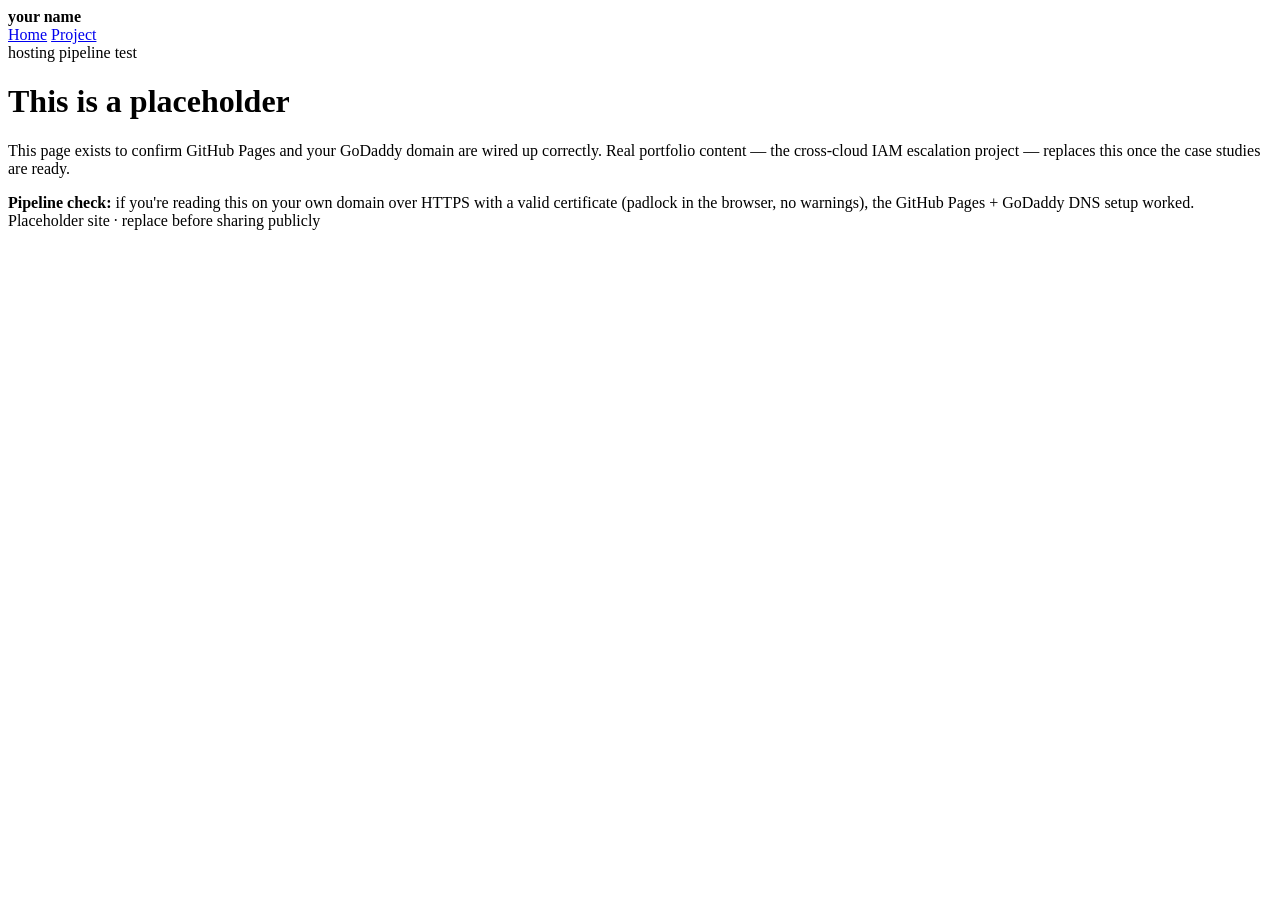
==== docs/index.html @ 7749bfd3 "commit" ====
<!DOCTYPE html>
<html lang="en">
<head>
<meta charset="UTF-8">
<meta name="viewport" content="width=device-width, initial-scale=1.0">
<title>Portfolio — placeholder</title>
<link rel="stylesheet" href="style.css">
</head>
<body>
<header>
  <strong>your name</strong>
  <nav>
    <a href="index.html" aria-current="page">Home</a>
    <a href="project.html">Project</a>
  </nav>
</header>

<main>
  <span class="status">hosting pipeline test</span>
  <h1>This is a placeholder</h1>
  <p class="lede">
    This page exists to confirm GitHub Pages and your GoDaddy domain are
    wired up correctly. Real portfolio content — the cross-cloud IAM
    escalation project — replaces this once the case studies are ready.
  </p>

  <div class="card">
    <strong>Pipeline check:</strong> if you're reading this on your own
    domain over HTTPS with a valid certificate (padlock in the browser,
    no warnings), the GitHub Pages + GoDaddy DNS setup worked.
  </div>
</main>

<footer>
  Placeholder site · replace before sharing publicly
</footer>
</body>
</html>
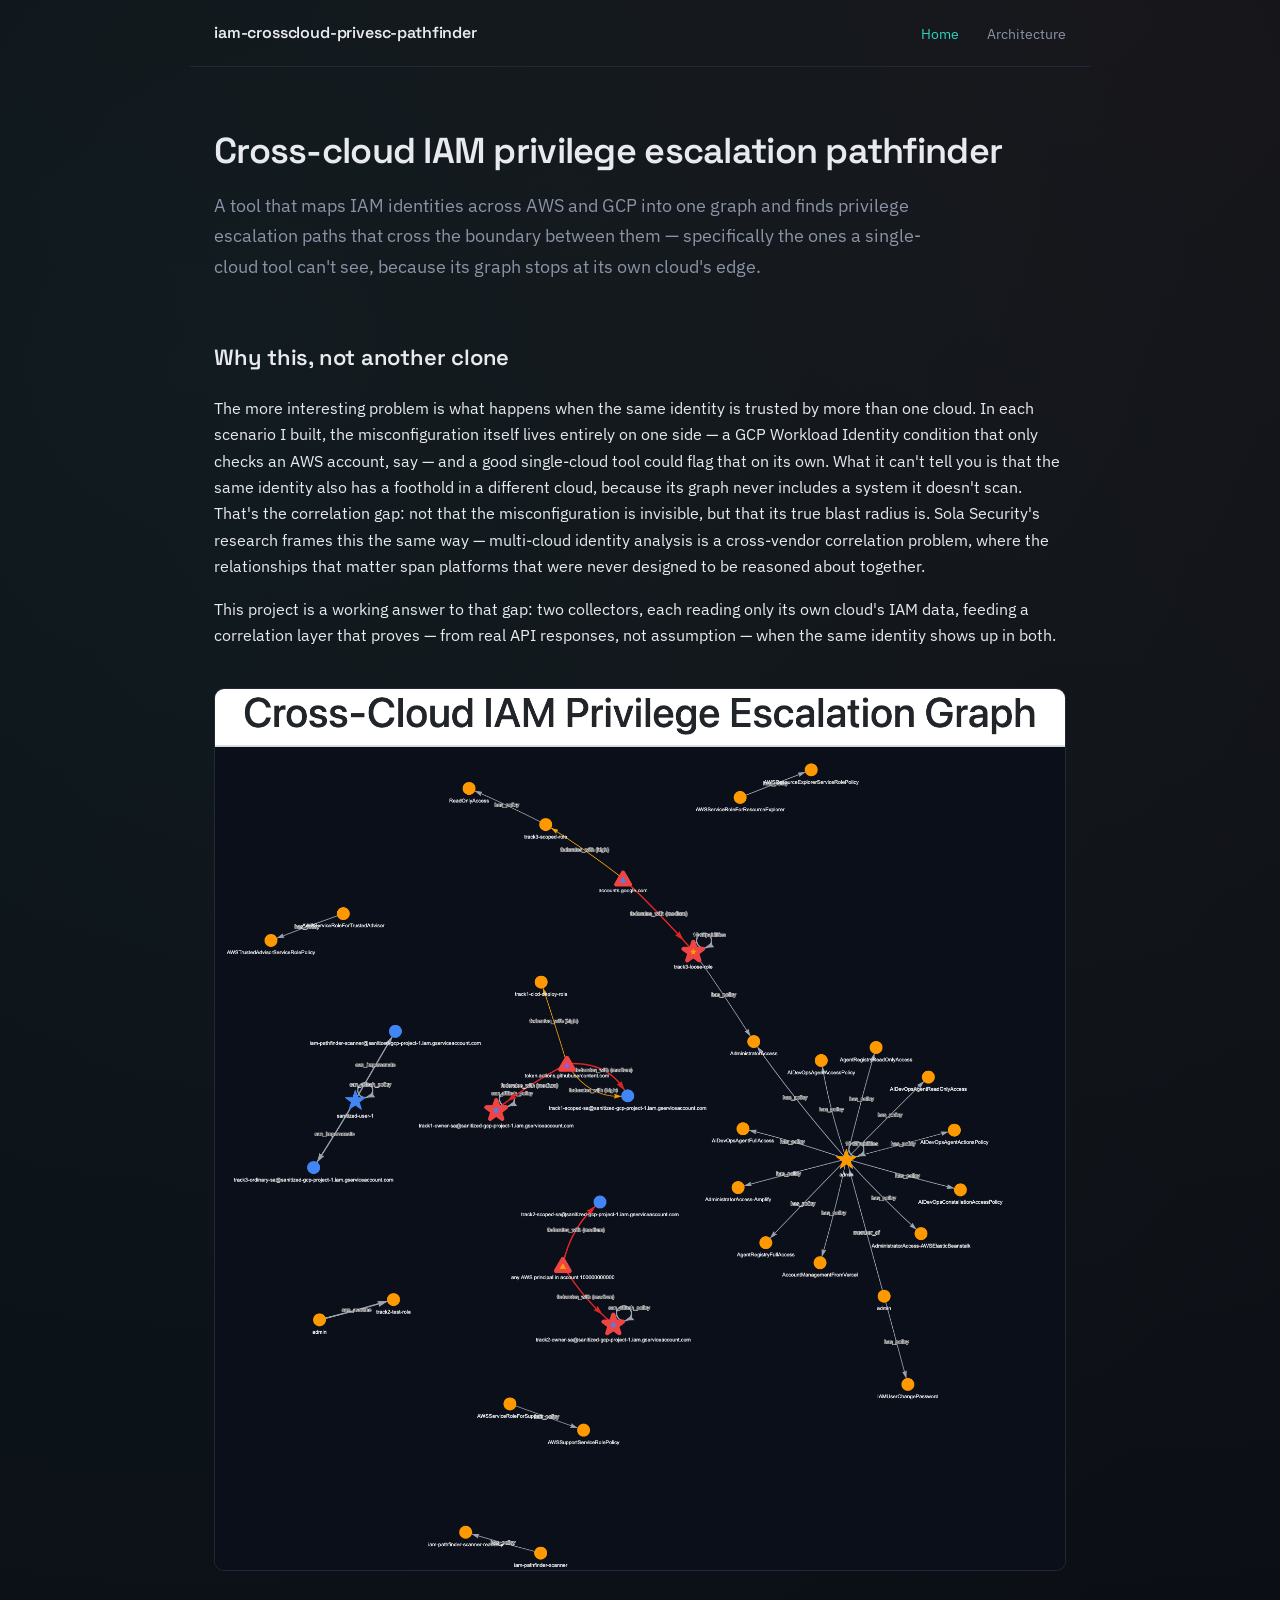
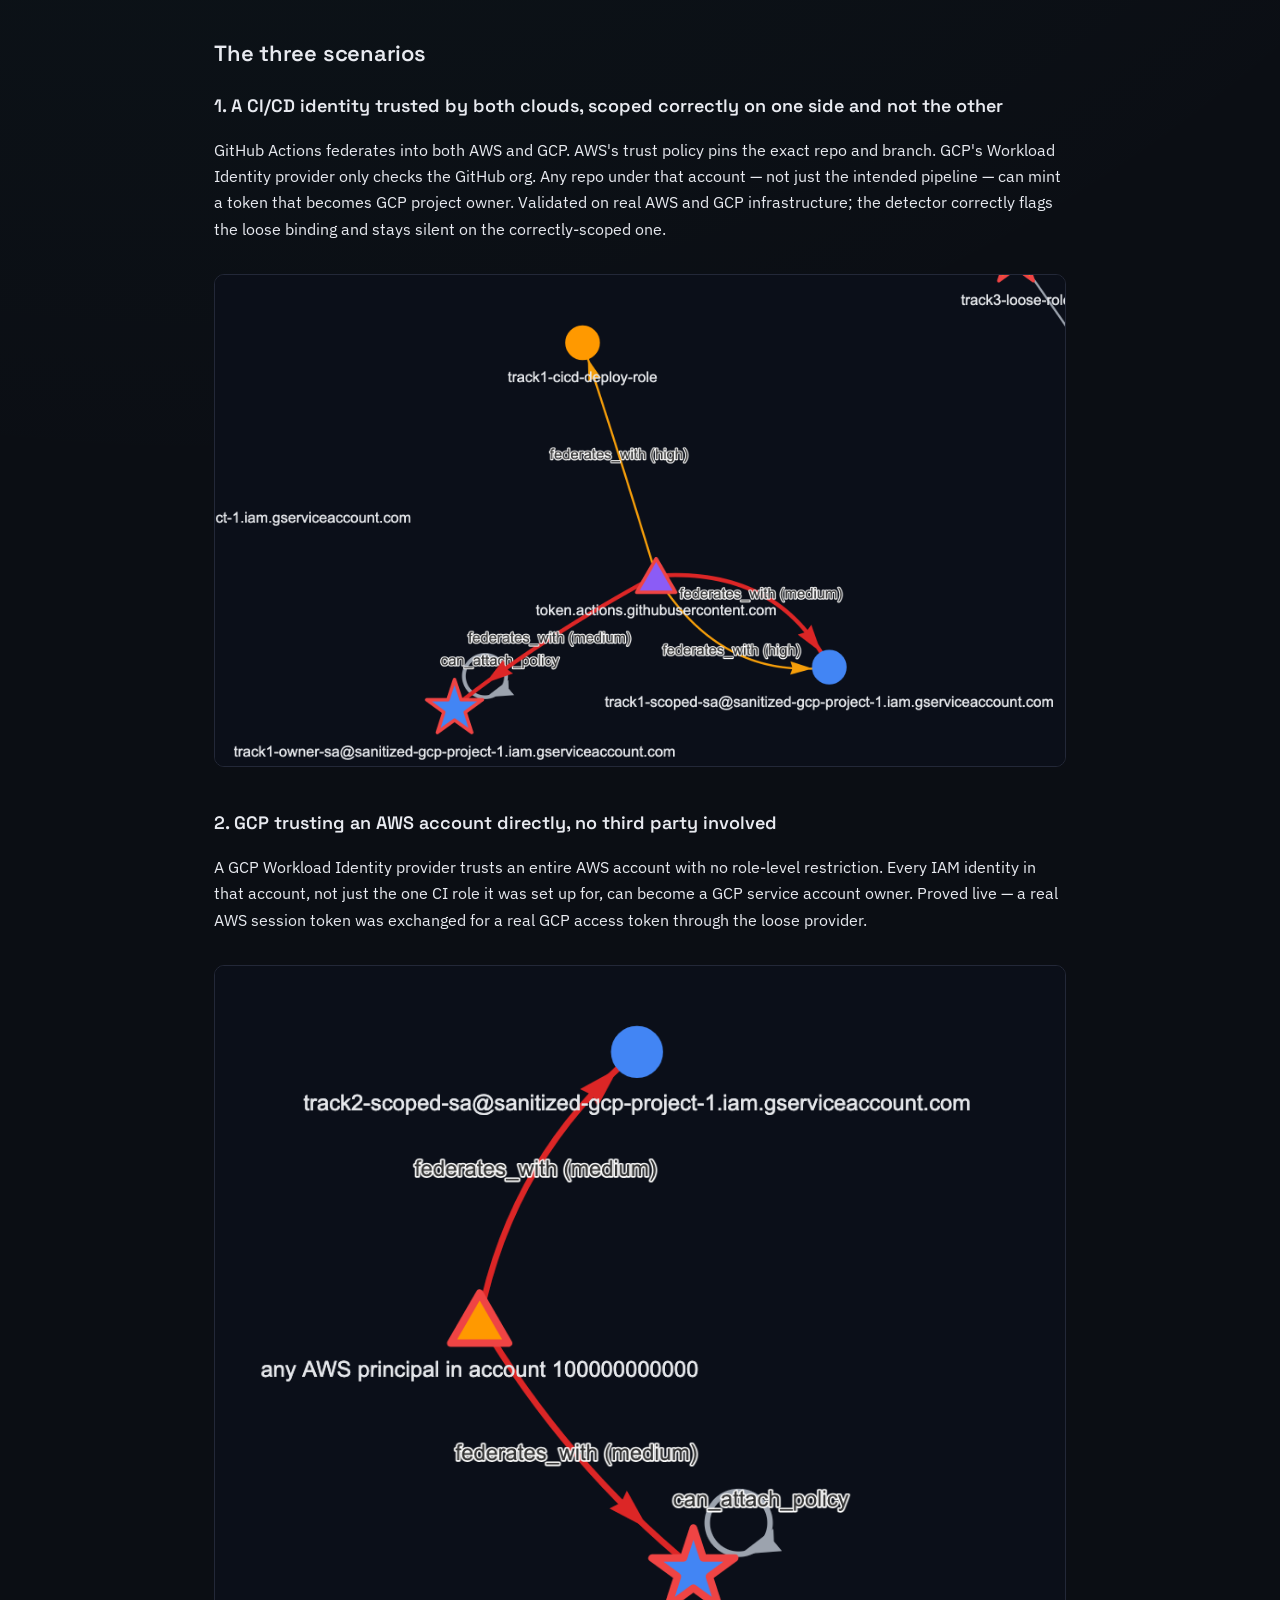
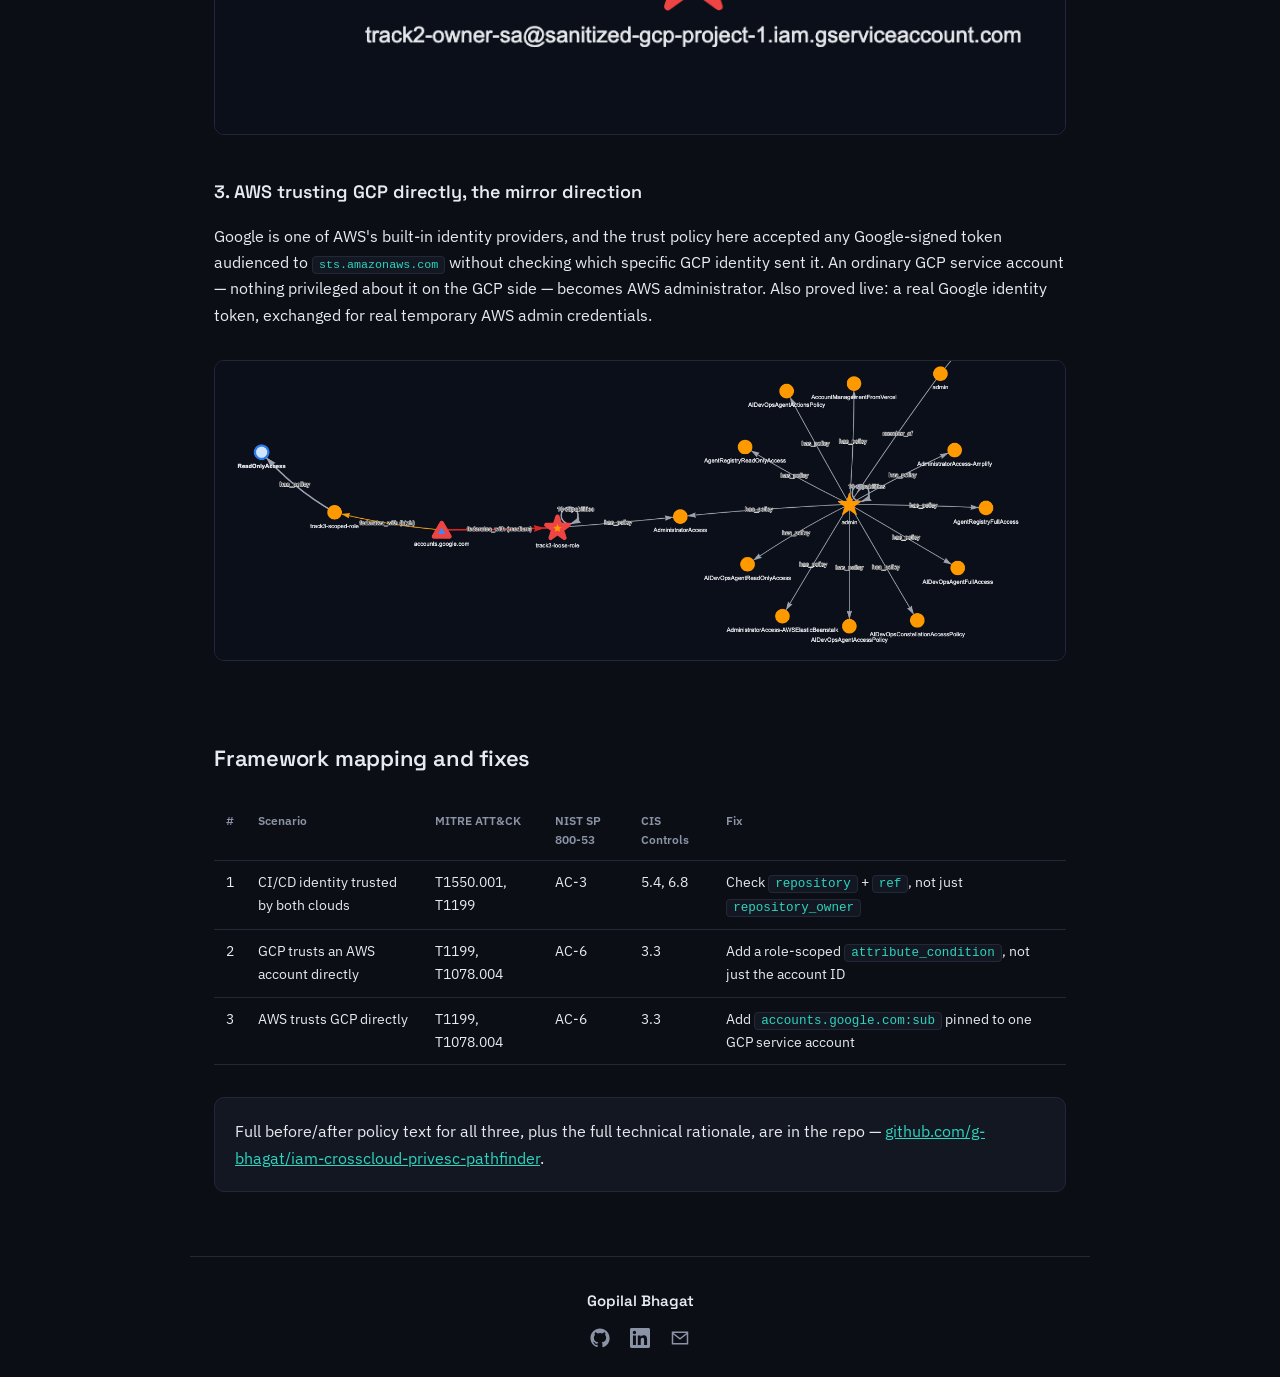
==== commit ab6878e5: "updating cloudprojects index.html." ====
--- a/docs/index.html
+++ b/docs/index.html
@@ -3,36 +3,149 @@
 <head>
 <meta charset="UTF-8">
 <meta name="viewport" content="width=device-width, initial-scale=1.0">
-<title>Portfolio — placeholder</title>
+<title>iam-crosscloud-privesc-pathfinder</title>
+<meta name="description" content="Maps IAM identities across AWS and GCP into one graph and finds privilege escalation paths that cross the boundary between them.">
 <link rel="stylesheet" href="style.css">
 </head>
 <body>
 <header>
-  <strong>your name</strong>
+  <strong>iam-crosscloud-privesc-pathfinder</strong>
   <nav>
     <a href="index.html" aria-current="page">Home</a>
-    <a href="project.html">Project</a>
+    <a href="project.html">Architecture</a>
   </nav>
 </header>
 
 <main>
-  <span class="status">hosting pipeline test</span>
-  <h1>This is a placeholder</h1>
+  <h1>Cross-cloud IAM privilege escalation pathfinder</h1>
   <p class="lede">
-    This page exists to confirm GitHub Pages and your GoDaddy domain are
-    wired up correctly. Real portfolio content — the cross-cloud IAM
-    escalation project — replaces this once the case studies are ready.
+    A tool that maps IAM identities across AWS and GCP into one graph
+    and finds privilege escalation paths that cross the boundary
+    between them — specifically the ones a single-cloud tool can't
+    see, because its graph stops at its own cloud's edge.
   </p>
 
+  <h2>Why this, not another clone</h2>
+  <p>
+    The more interesting problem is what happens when the same
+    identity is trusted by more than one cloud. In each scenario I
+    built, the misconfiguration itself lives entirely on one side —
+    a GCP Workload Identity condition that only checks an AWS
+    account, say — and a good single-cloud tool could flag that on
+    its own. What it can't tell you is that the same identity also
+    has a foothold in a different cloud, because its graph never
+    includes a system it doesn't scan. That's the correlation gap:
+    not that the misconfiguration is invisible, but that its true
+    blast radius is. Sola Security's research frames this the same
+    way — multi-cloud identity analysis is a cross-vendor correlation
+    problem, where the relationships that matter span platforms that
+    were never designed to be reasoned about together.
+  </p>
+  <p>
+    This project is a working answer to that gap: two collectors,
+    each reading only its own cloud's IAM data, feeding a correlation
+    layer that proves — from real API responses, not assumption —
+    when the same identity shows up in both.
+  </p>
+
+  <img src="images/graph.png" alt="Full cross-cloud IAM privilege escalation graph showing all three tracks" style="width:100%;height:auto;border-radius:10px;border:1px solid var(--border);margin-top:24px;">
+
+  <h2>The three scenarios</h2>
+
+  <div class="scenario">
+    <h3>1. A CI/CD identity trusted by both clouds, scoped correctly on one side and not the other</h3>
+    <p>
+      GitHub Actions federates into both AWS and GCP. AWS's trust
+      policy pins the exact repo and branch. GCP's Workload Identity
+      provider only checks the GitHub org. Any repo under that
+      account — not just the intended pipeline — can mint a token
+      that becomes GCP project owner. Validated on real AWS and GCP
+      infrastructure; the detector correctly flags the loose binding
+      and stays silent on the correctly-scoped one.
+    </p>
+    <img src="images/scenario1.png" alt="Scenario 1 graph: GitHub Actions OIDC bridge federating into AWS and GCP">
+  </div>
+
+  <div class="scenario">
+    <h3>2. GCP trusting an AWS account directly, no third party involved</h3>
+    <p>
+      A GCP Workload Identity provider trusts an entire AWS account
+      with no role-level restriction. Every IAM identity in that
+      account, not just the one CI role it was set up for, can become
+      a GCP service account owner. Proved live — a real AWS session
+      token was exchanged for a real GCP access token through the
+      loose provider.
+    </p>
+    <img src="images/scenario2.png" alt="Scenario 2 graph: AWS account federating directly into a GCP owner service account">
+  </div>
+
+  <div class="scenario">
+    <h3>3. AWS trusting GCP directly, the mirror direction</h3>
+    <p>
+      Google is one of AWS's built-in identity providers, and the
+      trust policy here accepted any Google-signed token audienced to
+      <code>sts.amazonaws.com</code> without checking which specific
+      GCP identity sent it. An ordinary GCP service account — nothing
+      privileged about it on the GCP side — becomes AWS
+      administrator. Also proved live: a real Google identity token,
+      exchanged for real temporary AWS admin credentials.
+    </p>
+    <img src="images/scenario3.png" alt="Scenario 3 graph: Google identity federating directly into an AWS admin role">
+  </div>
+
+  <h2>Framework mapping and fixes</h2>
+  <table>
+    <thead>
+      <tr><th>#</th><th>Scenario</th><th>MITRE ATT&amp;CK</th><th>NIST SP 800-53</th><th>CIS Controls</th><th>Fix</th></tr>
+    </thead>
+    <tbody>
+      <tr>
+        <td>1</td>
+        <td>CI/CD identity trusted by both clouds</td>
+        <td>T1550.001, T1199</td>
+        <td>AC-3</td>
+        <td>5.4, 6.8</td>
+        <td>Check <code>repository</code> + <code>ref</code>, not just <code>repository_owner</code></td>
+      </tr>
+      <tr>
+        <td>2</td>
+        <td>GCP trusts an AWS account directly</td>
+        <td>T1199, T1078.004</td>
+        <td>AC-6</td>
+        <td>3.3</td>
+        <td>Add a role-scoped <code>attribute_condition</code>, not just the account ID</td>
+      </tr>
+      <tr>
+        <td>3</td>
+        <td>AWS trusts GCP directly</td>
+        <td>T1199, T1078.004</td>
+        <td>AC-6</td>
+        <td>3.3</td>
+        <td>Add <code>accounts.google.com:sub</code> pinned to one GCP service account</td>
+      </tr>
+    </tbody>
+  </table>
+
   <div class="card">
-    <strong>Pipeline check:</strong> if you're reading this on your own
-    domain over HTTPS with a valid certificate (padlock in the browser,
-    no warnings), the GitHub Pages + GoDaddy DNS setup worked.
+    Full before/after policy text for all three, plus the full
+    technical rationale, are in the repo —
+    <a href="https://github.com/g-bhagat/iam-crosscloud-privesc-pathfinder">github.com/g-bhagat/iam-crosscloud-privesc-pathfinder</a>.
   </div>
 </main>
 
 <footer>
-  Placeholder site · replace before sharing publicly
+  <div class="footer-name">Gopilal Bhagat</div>
+  <div class="footer-icons">
+    <a href="https://github.com/g-bhagat?tab=repositories" aria-label="GitHub" title="GitHub">
+      <svg width="20" height="20" viewBox="0 0 24 24" fill="currentColor"><path d="M12 .5C5.65.5.5 5.65.5 12c0 5.08 3.29 9.39 7.86 10.91.57.1.78-.25.78-.55 0-.27-.01-1.17-.02-2.12-3.2.7-3.88-1.36-3.88-1.36-.52-1.34-1.28-1.69-1.28-1.69-1.04-.72.08-.7.08-.7 1.15.08 1.76 1.19 1.76 1.19 1.03 1.76 2.7 1.25 3.36.96.1-.75.4-1.25.73-1.54-2.55-.29-5.23-1.28-5.23-5.69 0-1.26.45-2.29 1.19-3.09-.12-.29-.52-1.46.11-3.05 0 0 .97-.31 3.18 1.18a11 11 0 0 1 5.79 0c2.2-1.49 3.17-1.18 3.17-1.18.64 1.59.24 2.76.12 3.05.74.8 1.18 1.83 1.18 3.09 0 4.42-2.69 5.4-5.25 5.68.41.36.78 1.06.78 2.14 0 1.55-.01 2.79-.01 3.17 0 .3.2.66.79.55A10.52 10.52 0 0 0 23.5 12C23.5 5.65 18.35.5 12 .5Z"/></svg>
+    </a>
+    <a href="https://www.linkedin.com/in/gopilal-bhagat/" aria-label="LinkedIn" title="LinkedIn">
+      <svg width="20" height="20" viewBox="0 0 24 24" fill="currentColor"><path d="M20.45 20.45h-3.55v-5.57c0-1.33-.02-3.04-1.85-3.04-1.86 0-2.14 1.45-2.14 2.94v5.67H9.36V9h3.41v1.56h.05c.48-.9 1.64-1.85 3.38-1.85 3.61 0 4.28 2.38 4.28 5.47v6.27ZM5.34 7.43a2.06 2.06 0 1 1 0-4.12 2.06 2.06 0 0 1 0 4.12ZM7.12 20.45H3.56V9h3.56v11.45ZM22.22 0H1.77C.8 0 0 .78 0 1.75v20.5C0 23.22.8 24 1.77 24h20.45c.98 0 1.78-.78 1.78-1.75V1.75C24 .78 23.2 0 22.22 0Z"/></svg>
+    </a>
+    <a href="mailto:gopilalnb@gmail.com" aria-label="Email" title="Email">
+      <svg width="20" height="20" viewBox="0 0 24 24" fill="none" stroke="currentColor" stroke-width="1.8"><path d="M3 5h18v14H3V5Z"/><path d="m3 6 9 7 9-7"/></svg>
+    </a>
+  </div>
 </footer>
 </body>
 </html>
--- a/docs/style.css
+++ b/docs/style.css
@@ -0,0 +1,184 @@
+@import url('https://fonts.googleapis.com/css2?family=Space+Grotesk:wght@500;600;700&family=IBM+Plex+Sans:wght@400;500;600&display=swap');
+
+:root {
+  --bg: #0b0e14;
+  --surface: #131722;
+  --surface-hover: #171c29;
+  --border: #232838;
+  --border-hover: #2f3650;
+  --text: #e8eaf0;
+  --text-muted: #8b93a7;
+  --teal: #2dd4bf;
+  --coral: #f0625a;
+  --amber: #f5b942;
+  --accent: var(--teal);
+}
+
+* { box-sizing: border-box; }
+
+html { scroll-behavior: smooth; }
+
+body {
+  margin: 0;
+  min-height: 100vh;
+  display: flex;
+  flex-direction: column;
+  background: var(--bg);
+  background-image:
+    radial-gradient(circle at 15% 8%, rgba(45, 212, 191, 0.06), transparent 40%),
+    radial-gradient(circle at 85% 0%, rgba(240, 98, 90, 0.05), transparent 35%);
+  color: var(--text);
+  font-family: 'IBM Plex Sans', -apple-system, "Segoe UI", Roboto, sans-serif;
+  line-height: 1.65;
+}
+
+a { color: var(--teal); }
+
+header {
+  border-bottom: 1px solid var(--border);
+  padding: 20px 24px;
+  display: flex;
+  justify-content: space-between;
+  align-items: center;
+  max-width: 900px;
+  margin: 0 auto;
+  width: 100%;
+}
+
+header strong {
+  font-family: 'Space Grotesk', sans-serif;
+  font-weight: 600;
+  letter-spacing: -0.01em;
+}
+
+header nav a {
+  color: var(--text-muted);
+  text-decoration: none;
+  margin-left: 24px;
+  font-size: 14px;
+  transition: color 0.15s ease;
+}
+
+header nav a:hover, header nav a[aria-current="page"] {
+  color: var(--teal);
+}
+
+main {
+  max-width: 900px;
+  margin: 0 auto;
+  padding: 64px 24px;
+  width: 100%;
+  flex: 1;
+}
+
+h1 {
+  font-family: 'Space Grotesk', sans-serif;
+  font-weight: 600;
+  font-size: 36px;
+  letter-spacing: -0.02em;
+  line-height: 1.15;
+  margin: 0 0 18px;
+}
+
+h2 {
+  font-family: 'Space Grotesk', sans-serif;
+  font-weight: 600;
+  font-size: 22px;
+  letter-spacing: -0.01em;
+  margin-top: 56px;
+  margin-bottom: 20px;
+}
+
+p.lede {
+  color: var(--text-muted);
+  font-size: 18px;
+  max-width: 65ch;
+  line-height: 1.7;
+}
+
+.card {
+  background: var(--surface);
+  border: 1px solid var(--border);
+  border-radius: 10px;
+  padding: 20px;
+  margin-top: 32px;
+}
+
+table {
+  width: 100%;
+  border-collapse: collapse;
+  margin-top: 24px;
+  font-size: 14px;
+}
+
+th, td {
+  text-align: left;
+  padding: 10px 12px;
+  border-bottom: 1px solid var(--border);
+  vertical-align: top;
+}
+
+th {
+  color: var(--text-muted);
+  font-weight: 600;
+  font-size: 12px;
+}
+
+code {
+  background: var(--surface);
+  border: 1px solid var(--border);
+  border-radius: 4px;
+  padding: 1px 6px;
+  font-size: 0.9em;
+  color: var(--teal);
+}
+
+.scenario h3 {
+  font-family: 'Space Grotesk', sans-serif;
+  font-size: 18px;
+  font-weight: 600;
+  margin-bottom: 8px;
+}
+
+.scenario img {
+  width: 100%;
+  height: auto;
+  border-radius: 10px;
+  border: 1px solid var(--border);
+  margin: 16px 0;
+}
+
+footer {
+  max-width: 900px;
+  margin: 0 auto;
+  padding: 32px 24px;
+  color: var(--text-muted);
+  font-size: 13px;
+  border-top: 1px solid var(--border);
+  width: 100%;
+  text-align: center;
+}
+
+.footer-name {
+  font-family: 'Space Grotesk', sans-serif;
+  font-weight: 600;
+  font-size: 15px;
+  color: var(--text);
+  margin-bottom: 14px;
+}
+
+.footer-icons {
+  display: flex;
+  justify-content: center;
+  gap: 20px;
+}
+
+.footer-icons a {
+  color: var(--text-muted);
+  display: inline-flex;
+  transition: color 0.15s ease;
+}
+
+.footer-icons a:hover {
+  color: var(--teal);
+}
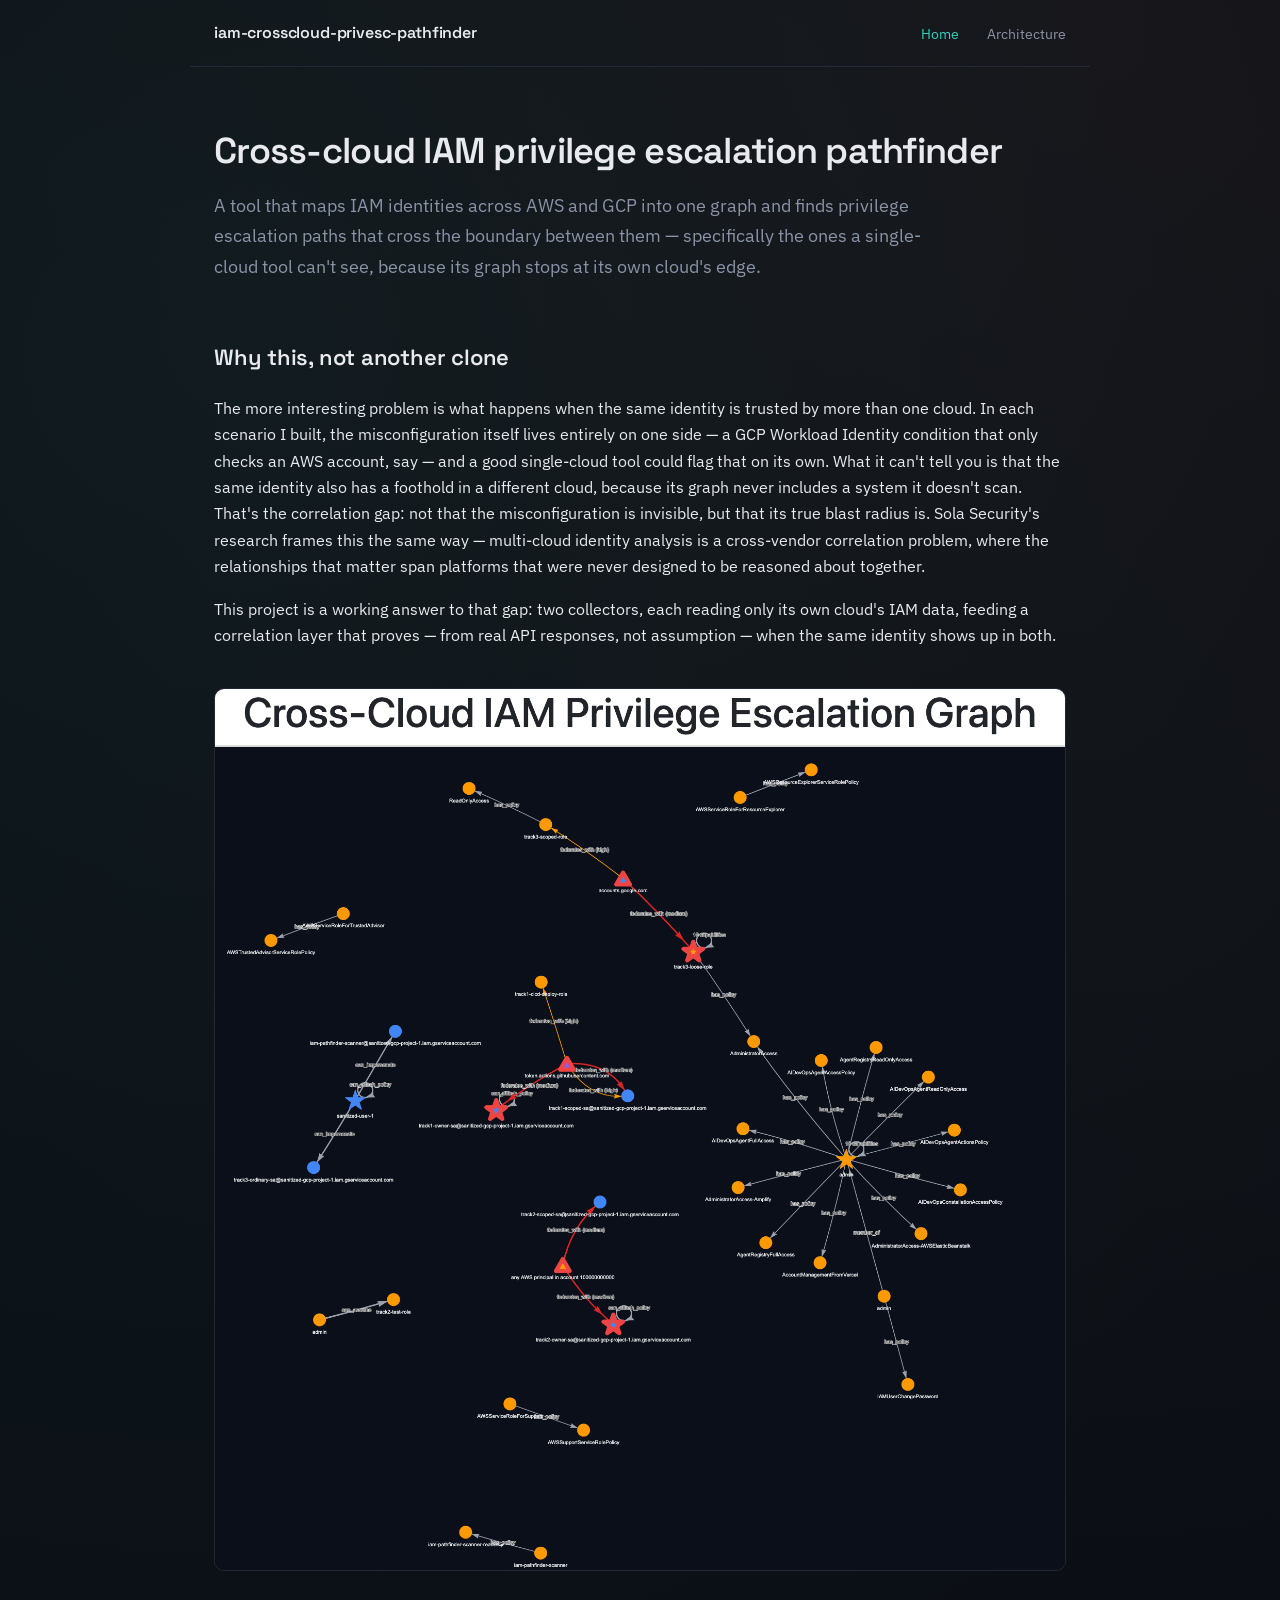
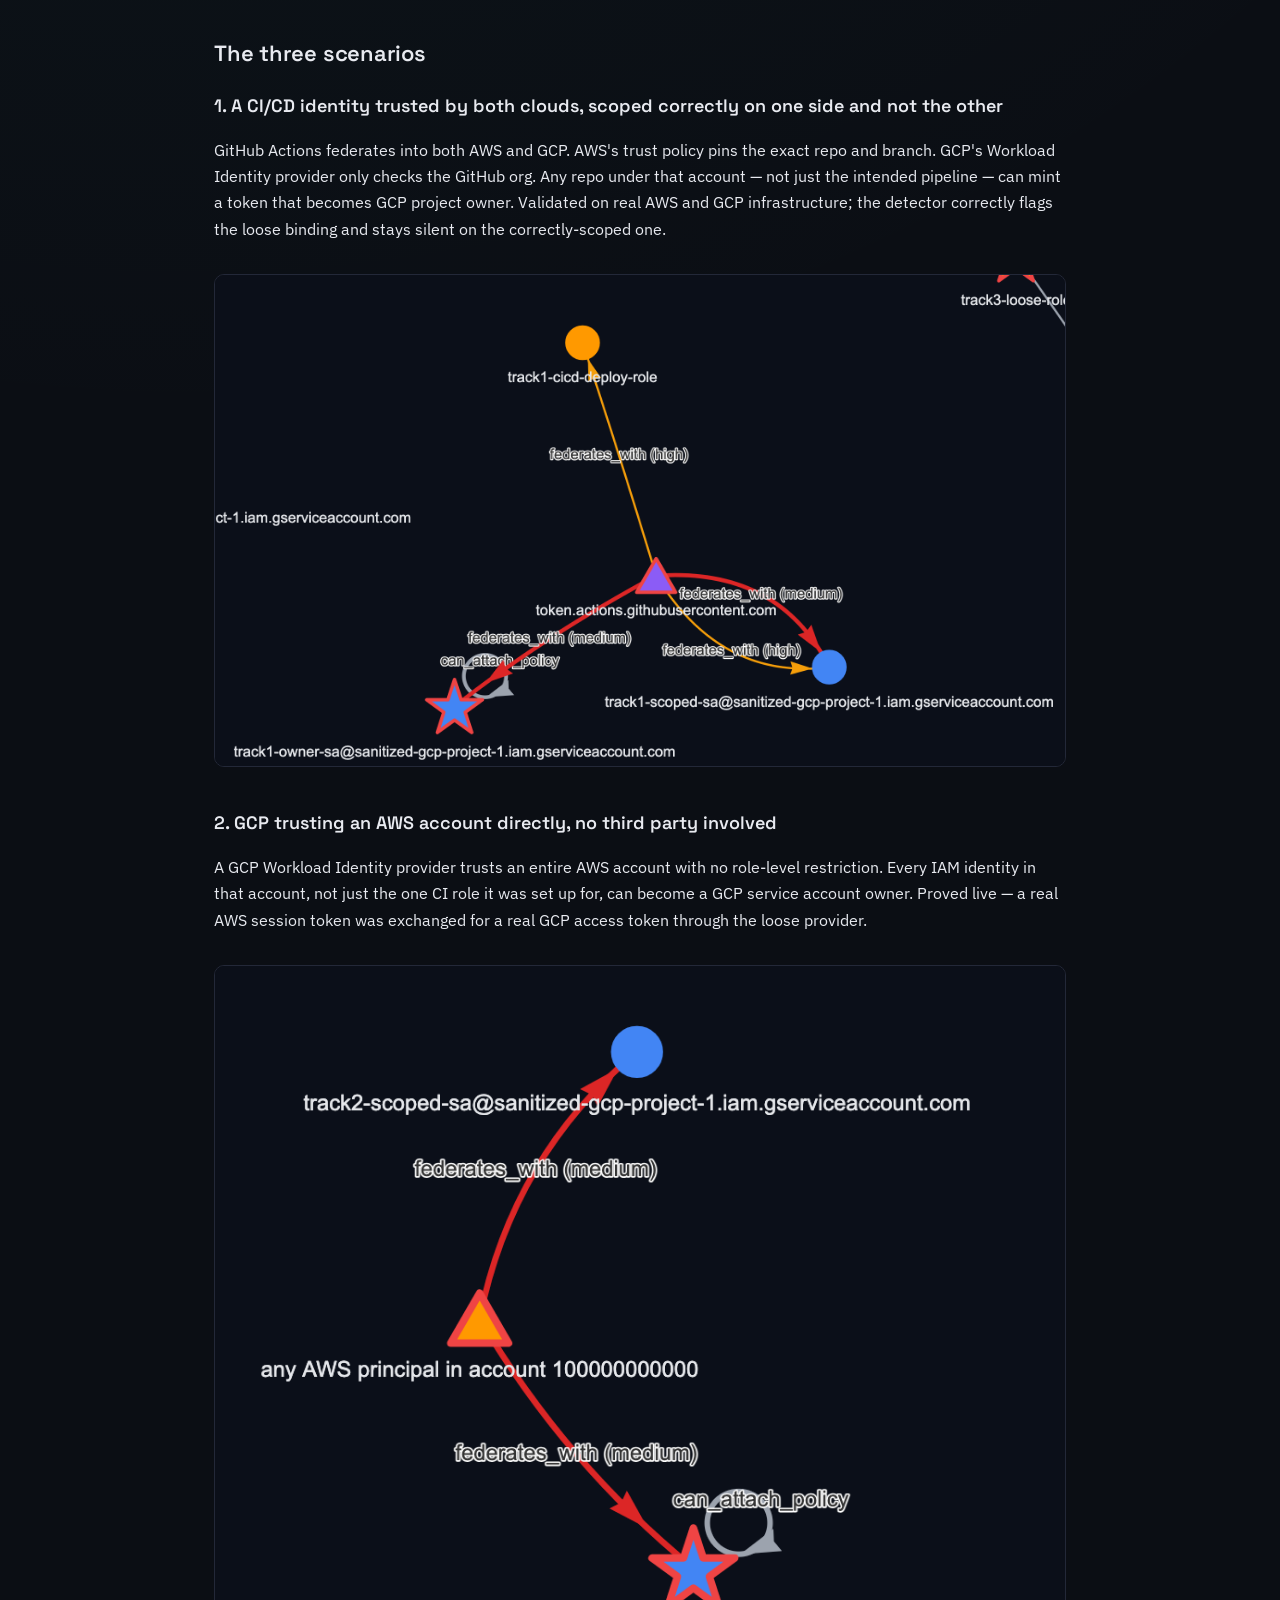
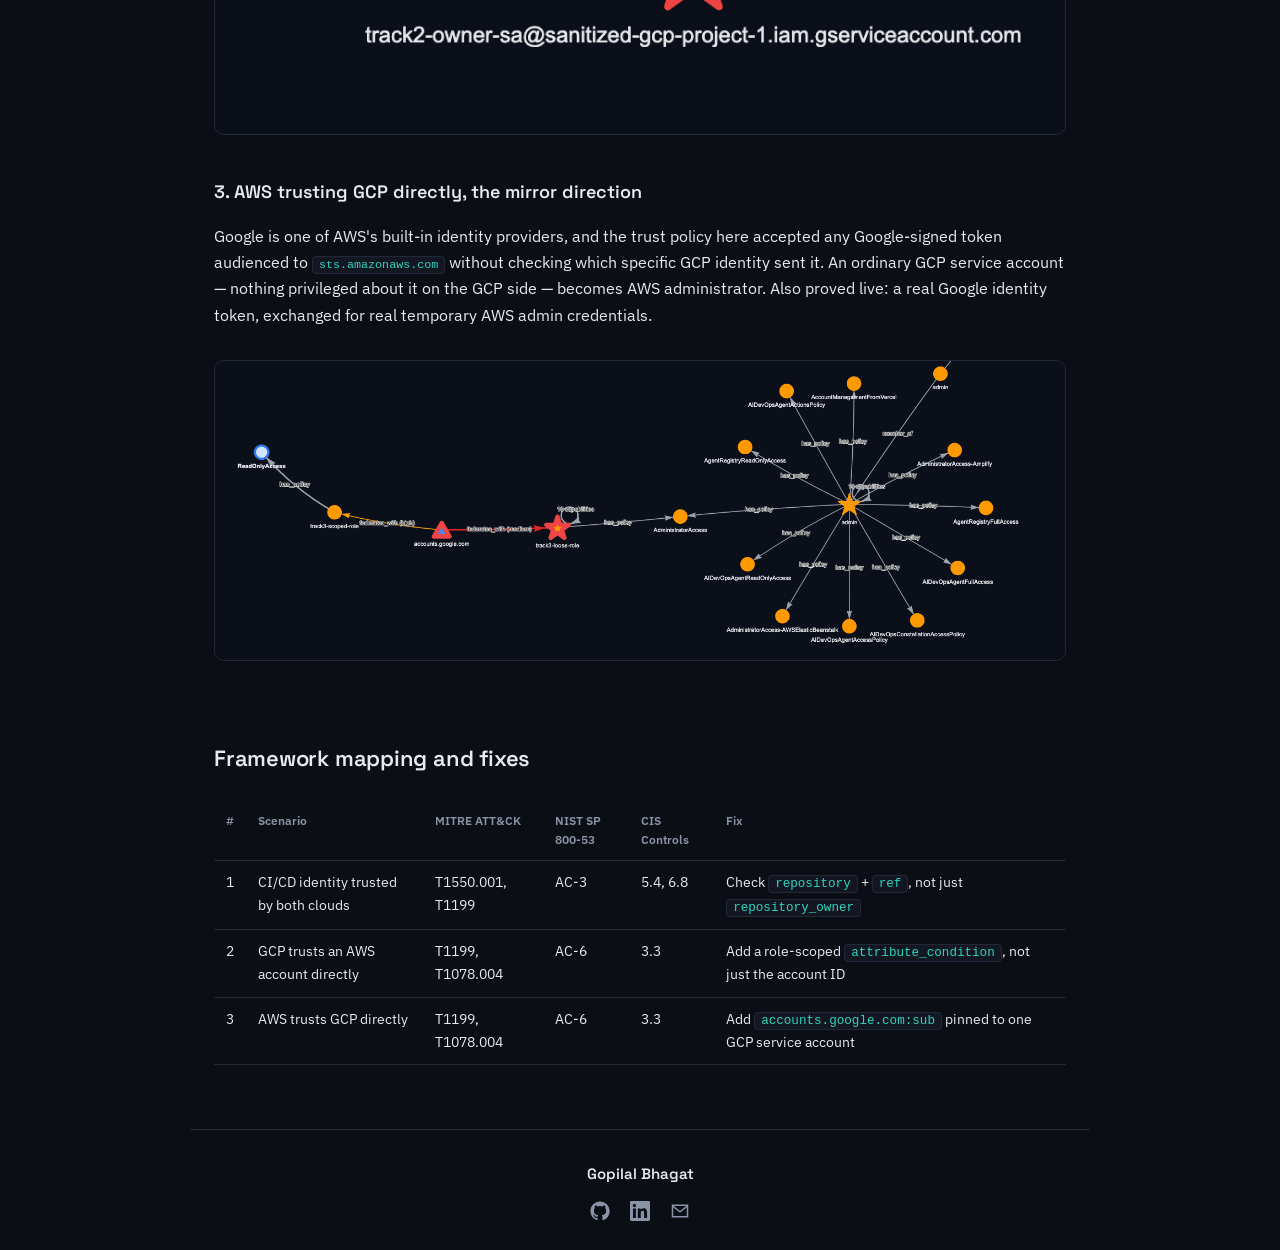
==== commit f9cc1259: "updating cloudprojects project.html" ====
--- a/docs/index.html
+++ b/docs/index.html
@@ -125,12 +125,6 @@
       </tr>
     </tbody>
   </table>
-
-  <div class="card">
-    Full before/after policy text for all three, plus the full
-    technical rationale, are in the repo —
-    <a href="https://github.com/g-bhagat/iam-crosscloud-privesc-pathfinder">github.com/g-bhagat/iam-crosscloud-privesc-pathfinder</a>.
-  </div>
 </main>
 
 <footer>
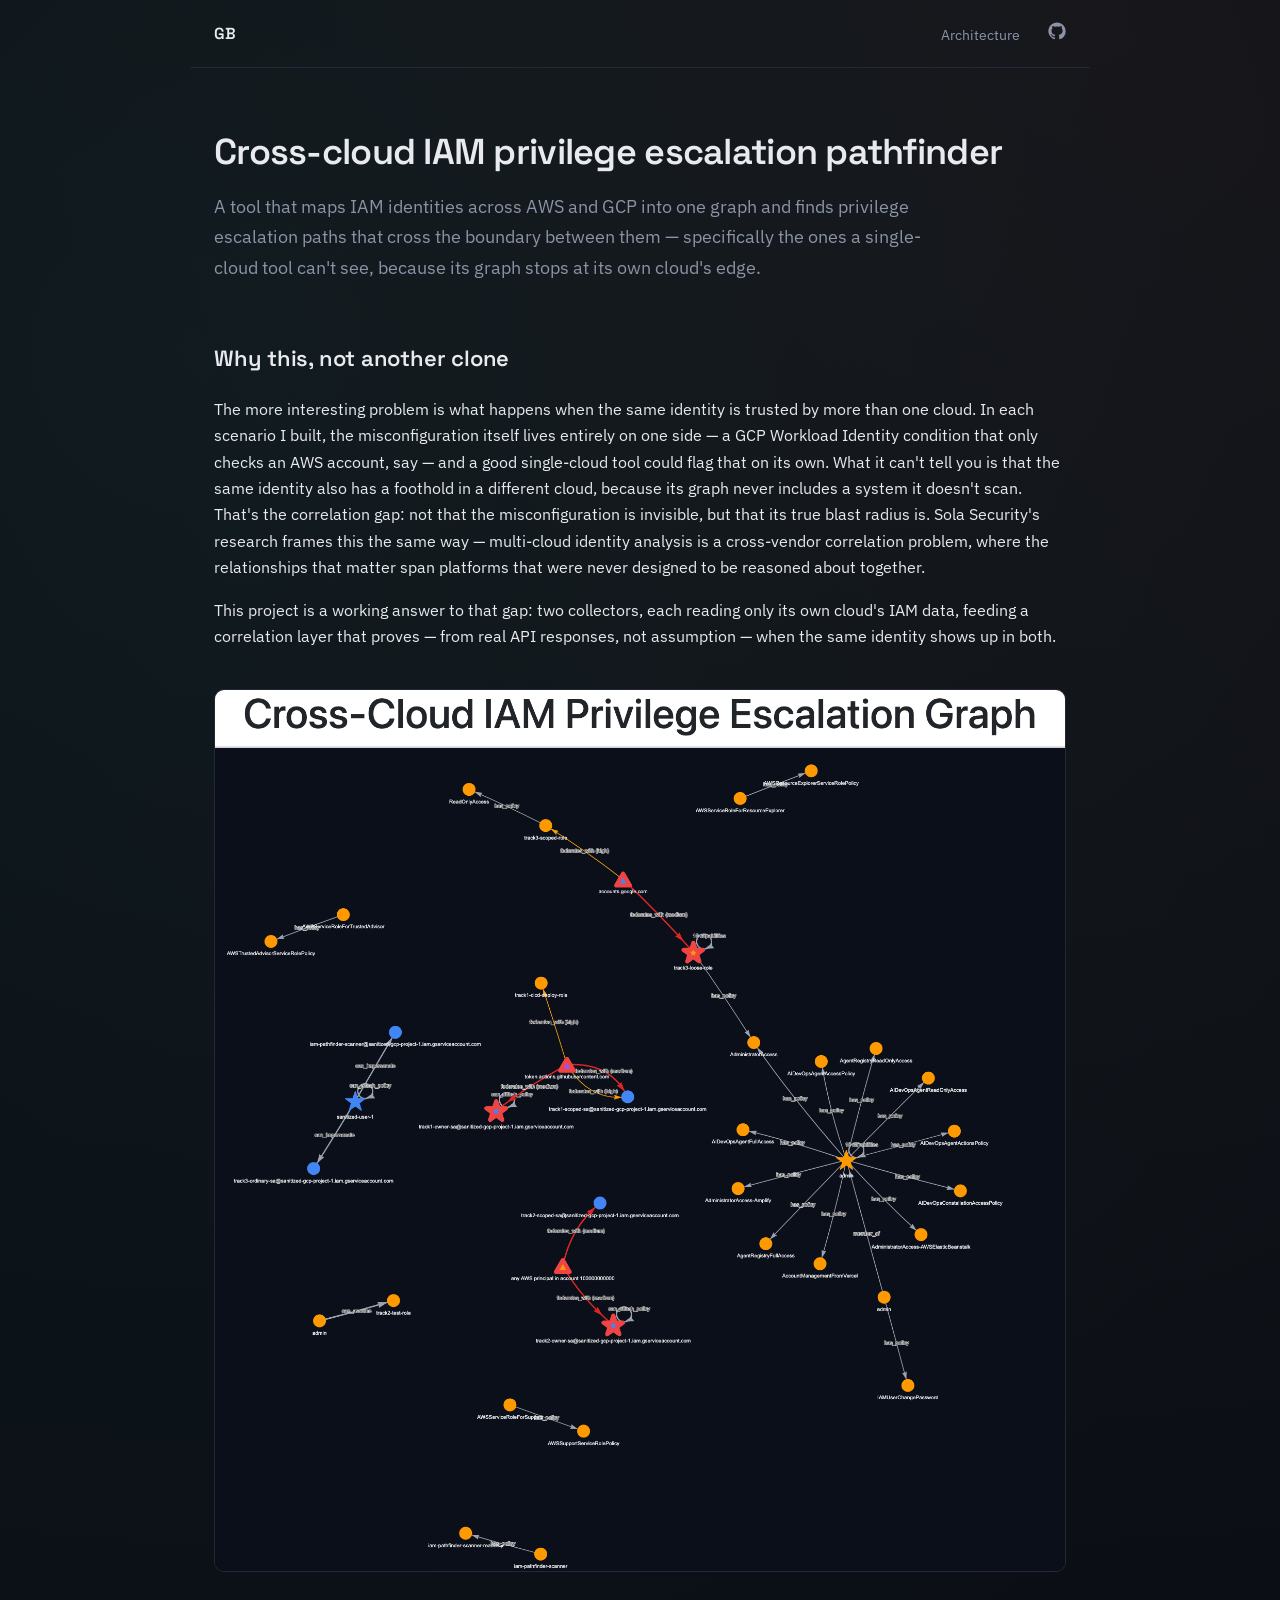
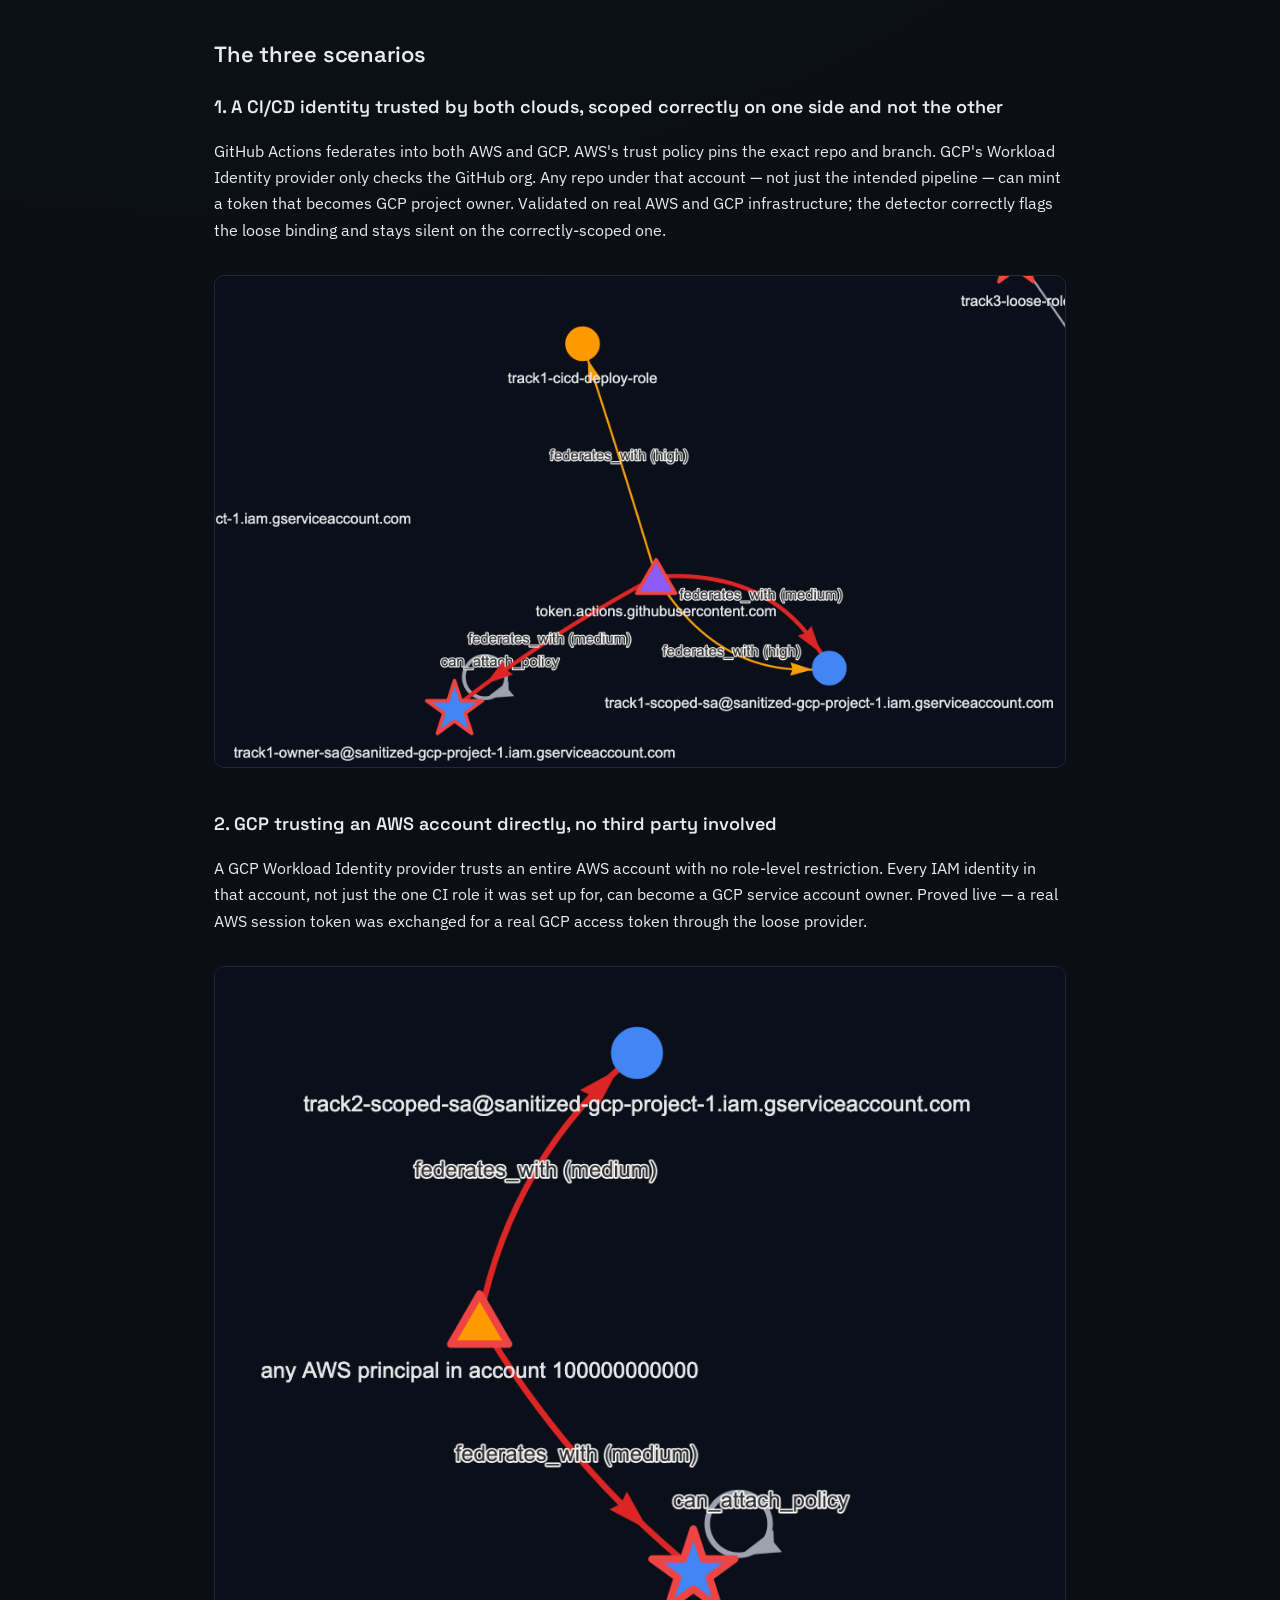
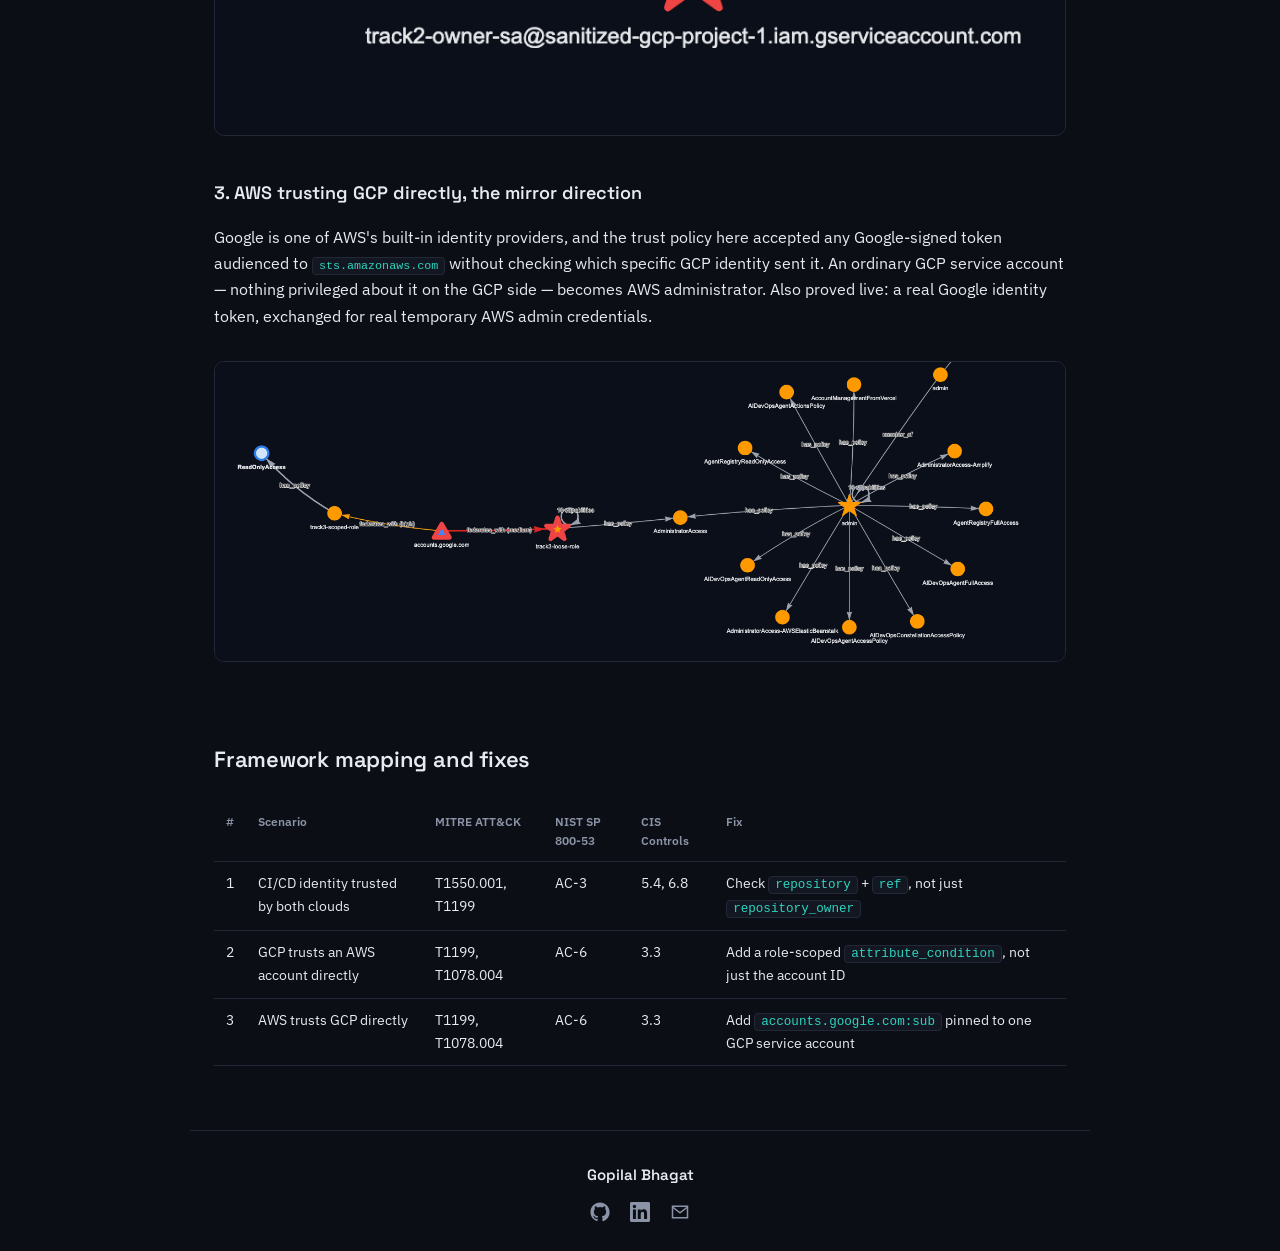
==== commit 6e1ba719: "updates" ====
--- a/docs/index.html
+++ b/docs/index.html
@@ -9,10 +9,12 @@
 </head>
 <body>
 <header>
-  <strong>iam-crosscloud-privesc-pathfinder</strong>
+  <a href="index.html" style="text-decoration:none;color:inherit;"><strong>GB</strong></a>
   <nav>
-    <a href="index.html" aria-current="page">Home</a>
     <a href="project.html">Architecture</a>
+    <a href="https://github.com/g-bhagat/iam-crosscloud-privesc-pathfinder" aria-label="GitHub" title="GitHub" style="display:inline-flex;margin-left:24px;">
+      <svg width="18" height="18" viewBox="0 0 24 24" fill="currentColor"><path d="M12 .5C5.65.5.5 5.65.5 12c0 5.08 3.29 9.39 7.86 10.91.57.1.78-.25.78-.55 0-.27-.01-1.17-.02-2.12-3.2.7-3.88-1.36-3.88-1.36-.52-1.34-1.28-1.69-1.28-1.69-1.04-.72.08-.7.08-.7 1.15.08 1.76 1.19 1.76 1.19 1.03 1.76 2.7 1.25 3.36.96.1-.75.4-1.25.73-1.54-2.55-.29-5.23-1.28-5.23-5.69 0-1.26.45-2.29 1.19-3.09-.12-.29-.52-1.46.11-3.05 0 0 .97-.31 3.18 1.18a11 11 0 0 1 5.79 0c2.2-1.49 3.17-1.18 3.17-1.18.64 1.59.24 2.76.12 3.05.74.8 1.18 1.83 1.18 3.09 0 4.42-2.69 5.4-5.25 5.68.41.36.78 1.06.78 2.14 0 1.55-.01 2.79-.01 3.17 0 .3.2.66.79.55A10.52 10.52 0 0 0 23.5 12C23.5 5.65 18.35.5 12 .5Z"/></svg>
+    </a>
   </nav>
 </header>
 
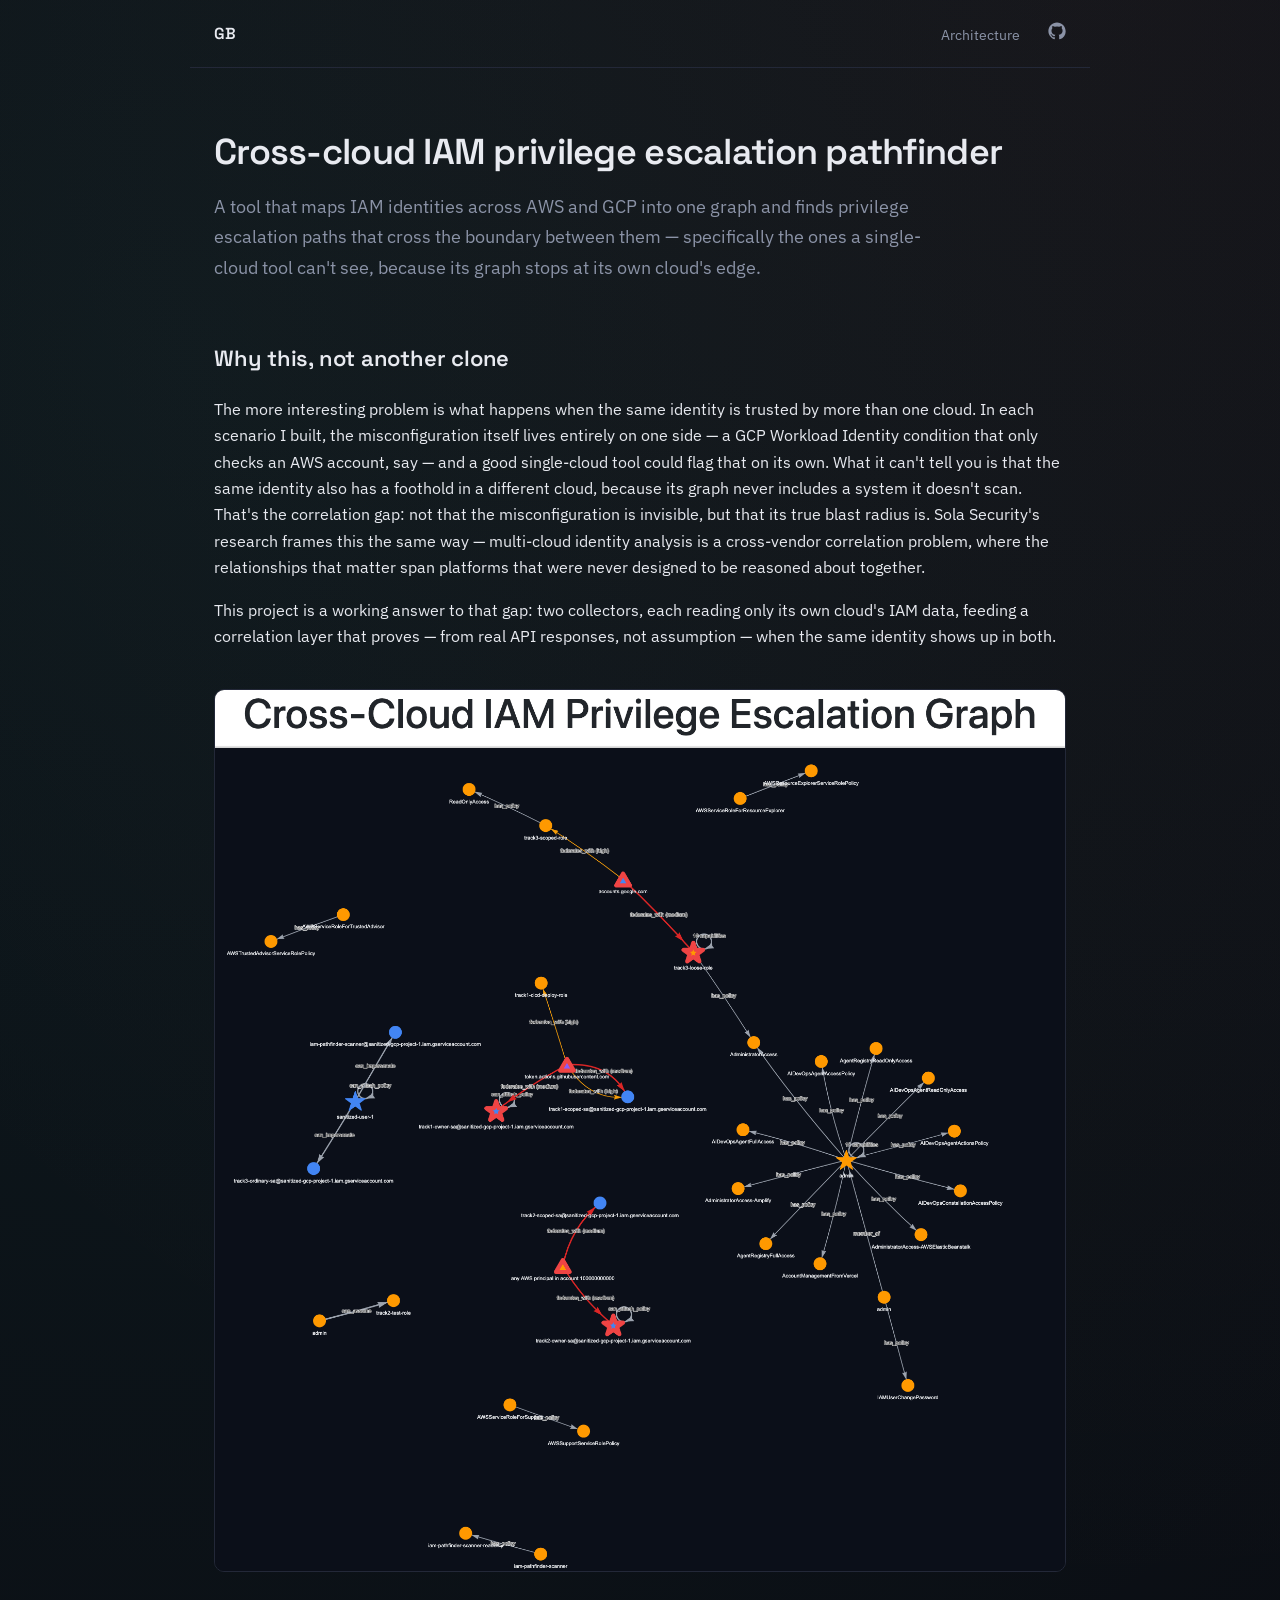
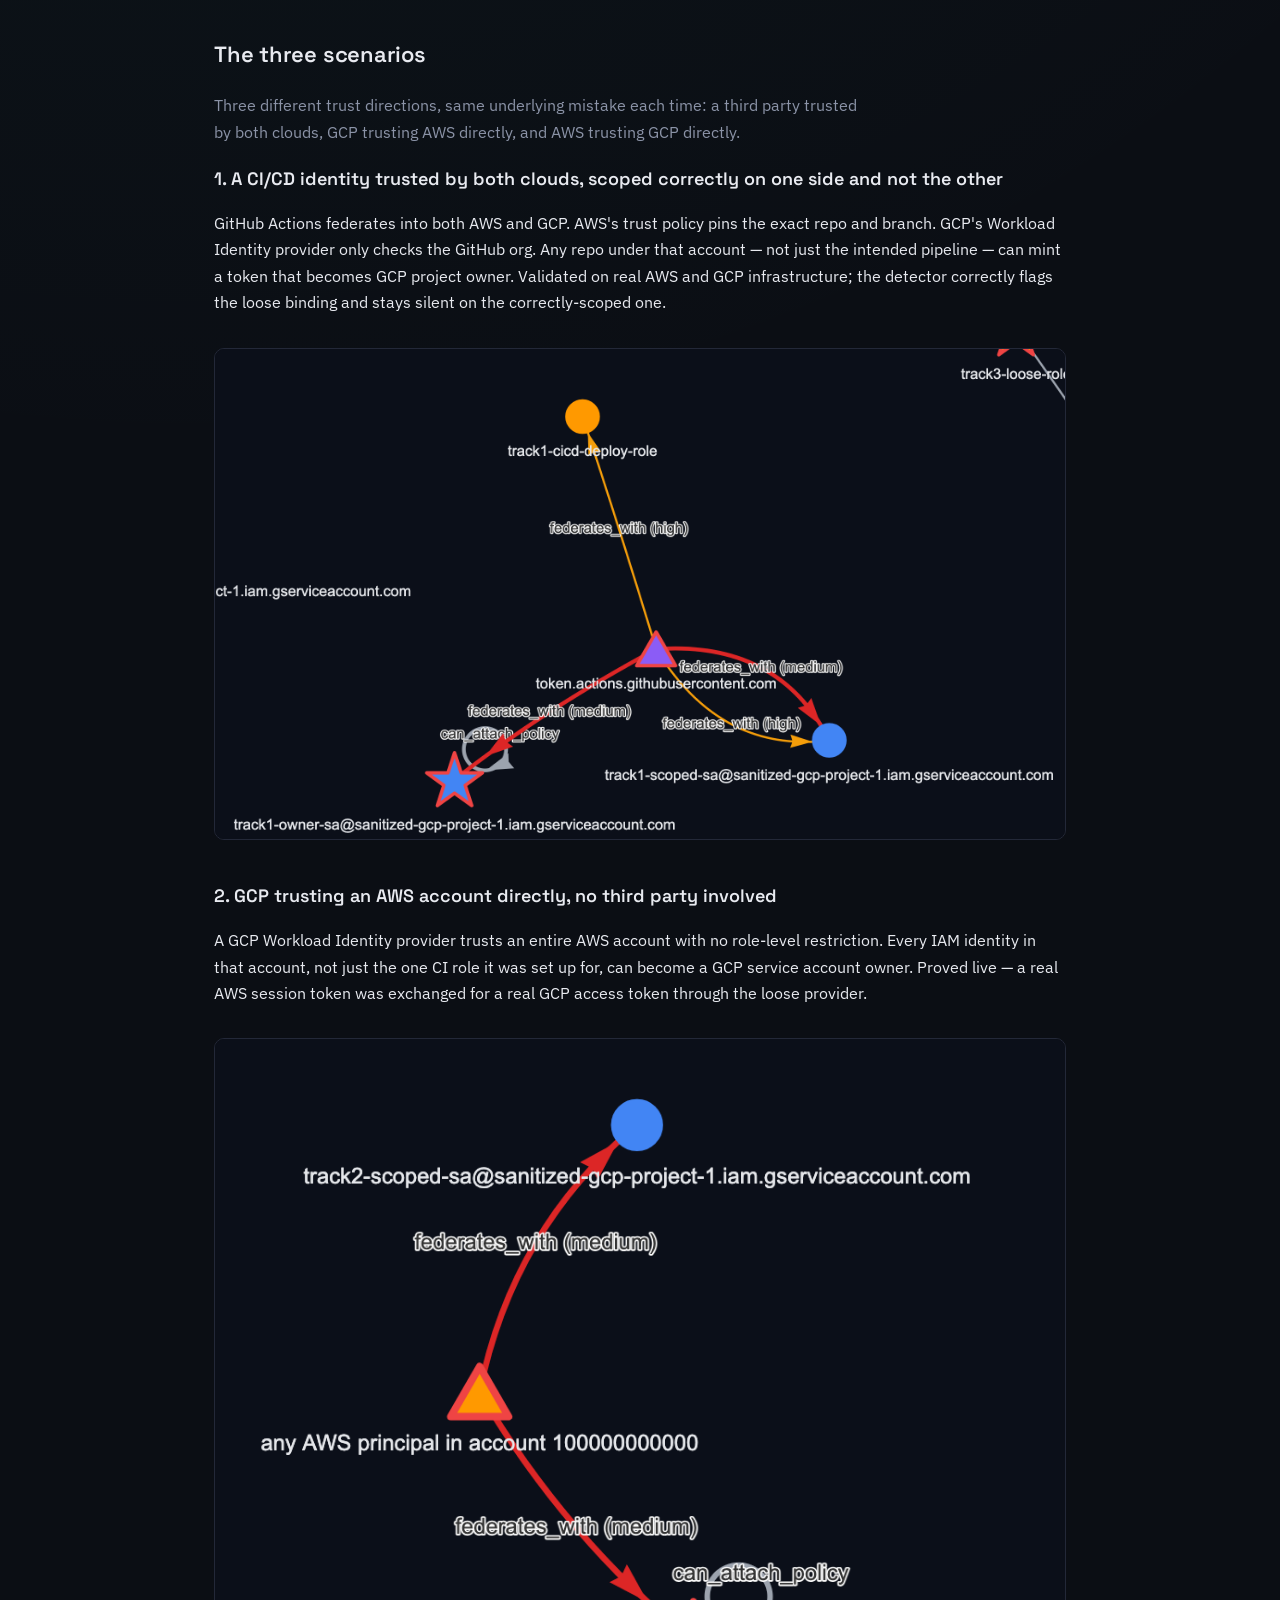
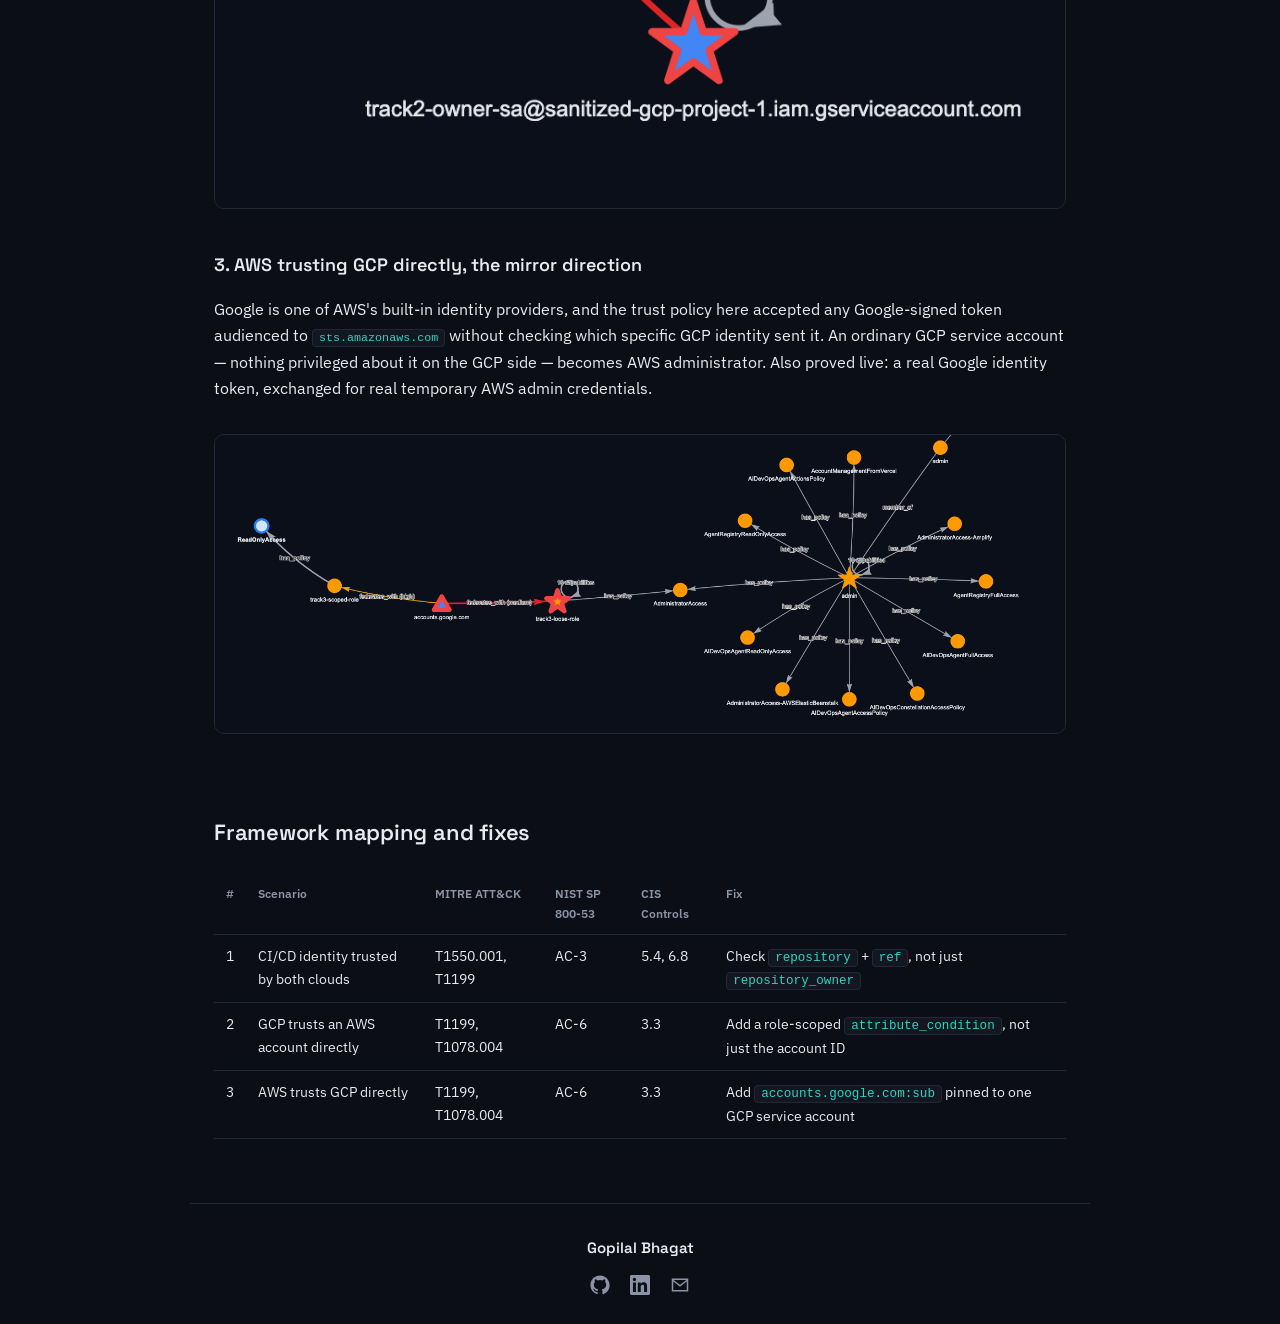
==== commit d8061e6b: "updating scenarios desc" ====
--- a/docs/index.html
+++ b/docs/index.html
@@ -53,6 +53,11 @@
   <img src="images/graph.png" alt="Full cross-cloud IAM privilege escalation graph showing all three tracks" style="width:100%;height:auto;border-radius:10px;border:1px solid var(--border);margin-top:24px;">
 
   <h2>The three scenarios</h2>
+  <p class="lede" style="font-size:16px;">
+    Three different trust directions, same underlying mistake each time:
+    a third party trusted by both clouds, GCP trusting AWS directly, and
+    AWS trusting GCP directly.
+  </p>
 
   <div class="scenario">
     <h3>1. A CI/CD identity trusted by both clouds, scoped correctly on one side and not the other</h3>
